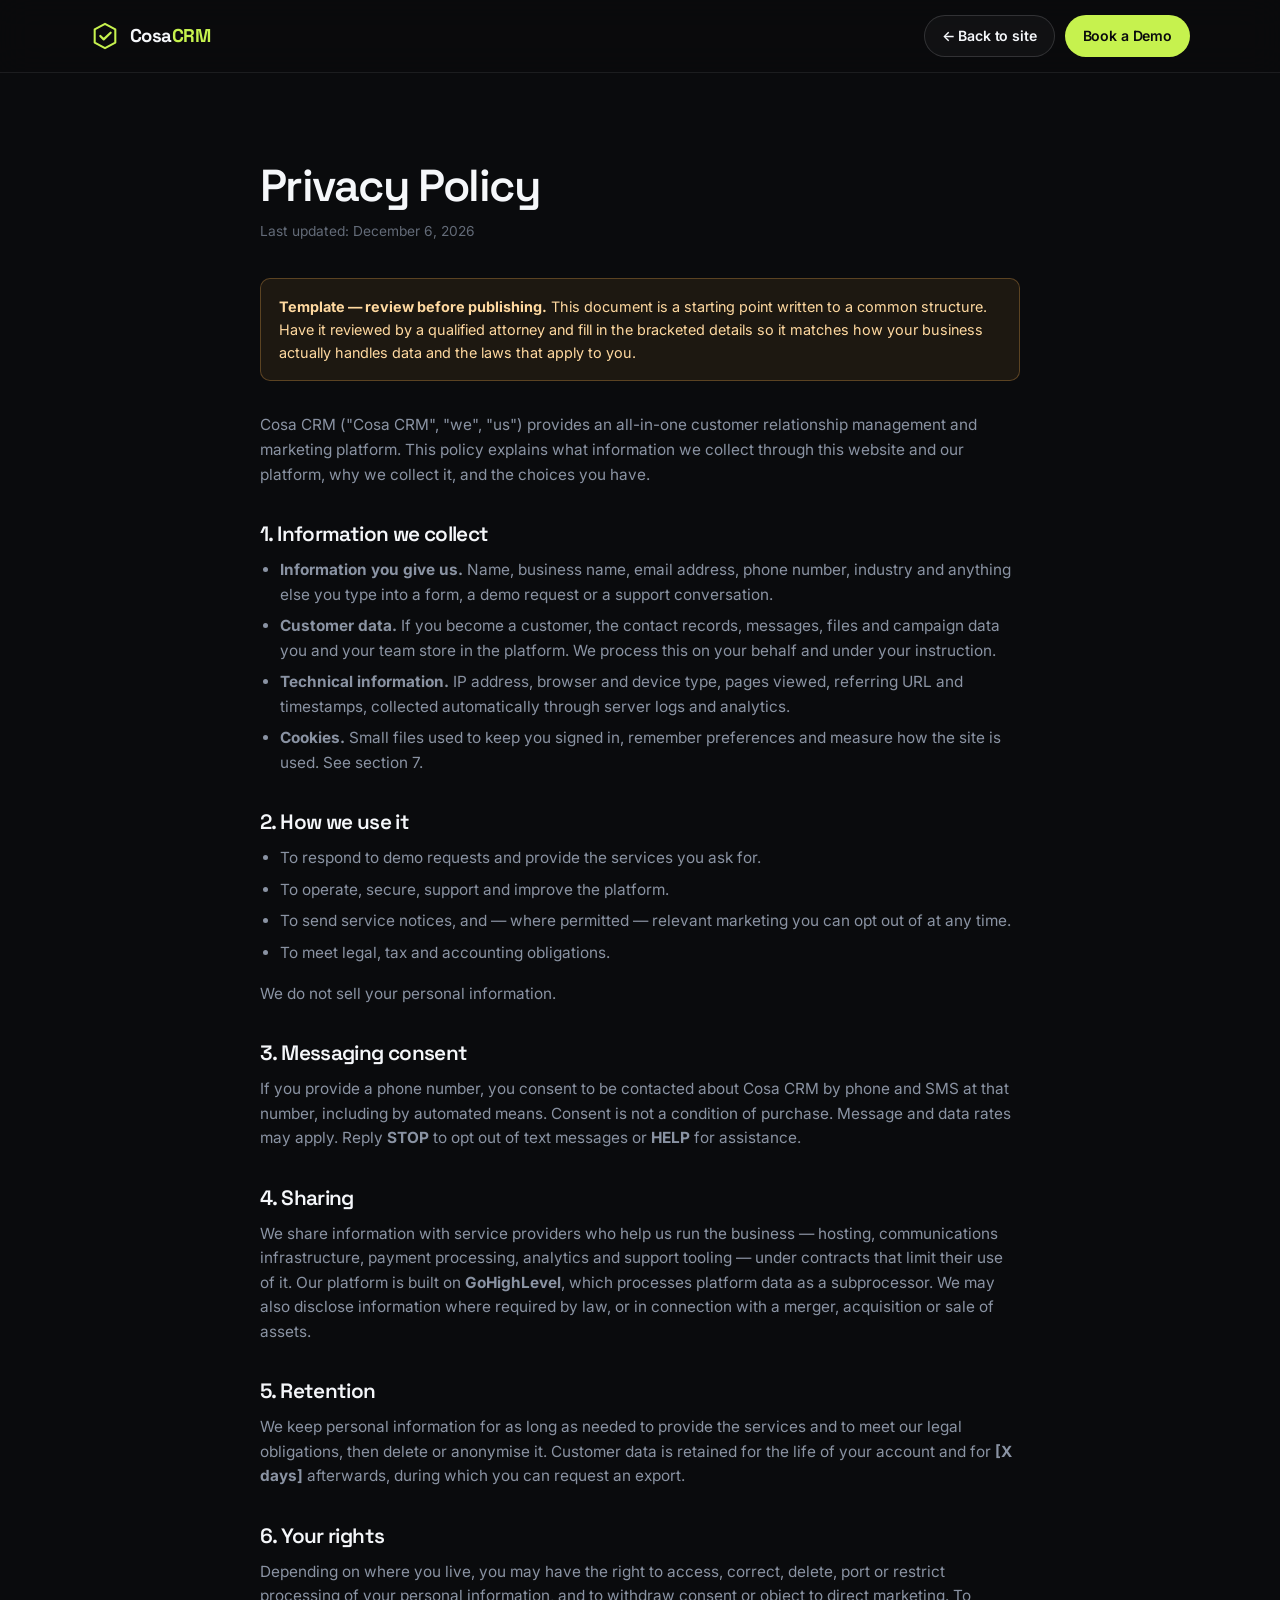
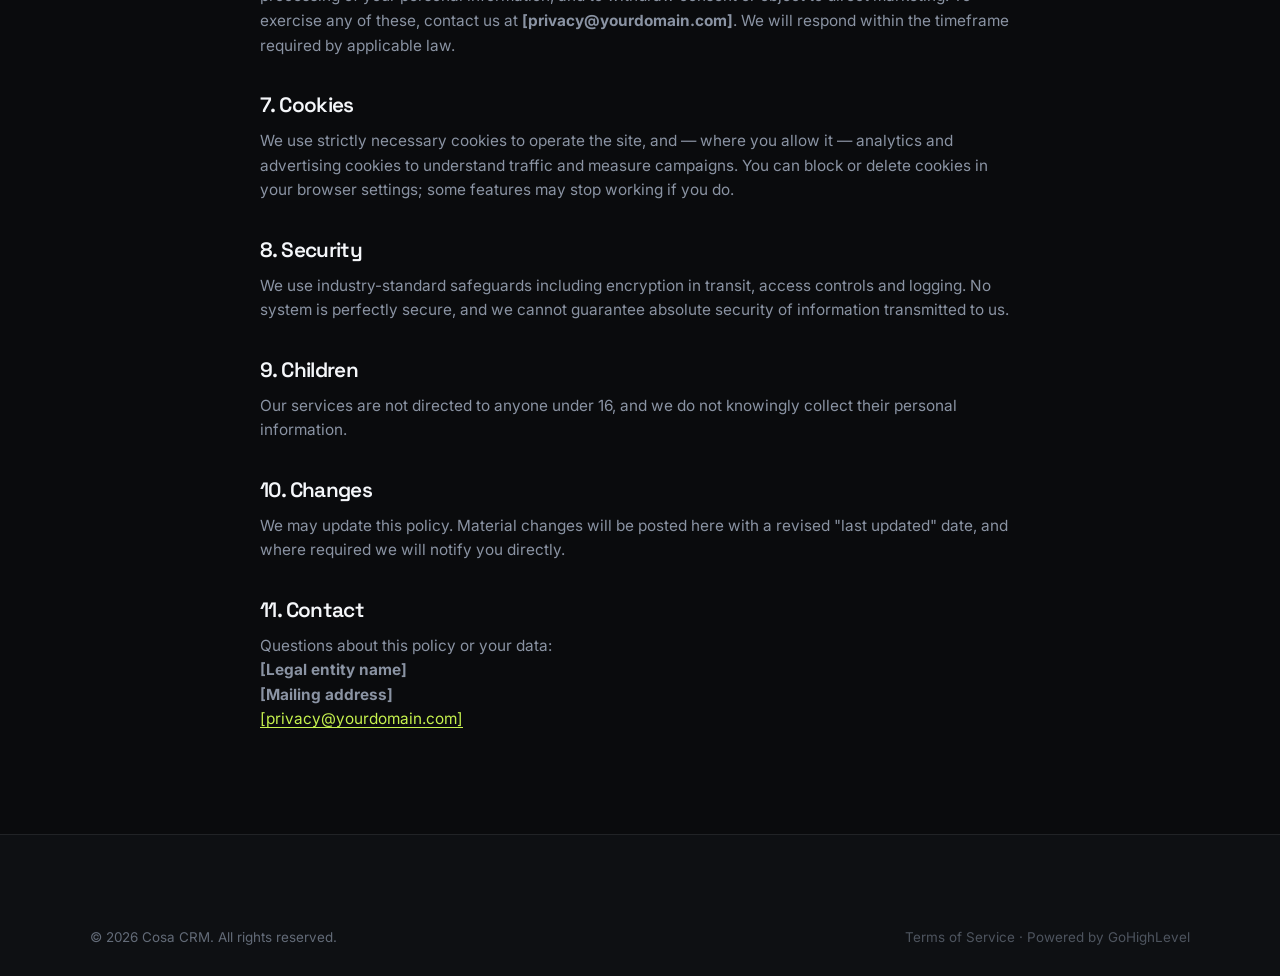
==== privacy.html @ e2ffd769 "Add Cosa CRM white-label landing site Dependency-free HTML/CSS/JS marketing site for a white-labelle" ====
<!DOCTYPE html>
<html lang="en">
<head>
<meta charset="utf-8">
<meta name="viewport" content="width=device-width, initial-scale=1">
<title>Privacy Policy — Cosa CRM</title>
<meta name="description" content="How Cosa CRM collects, uses and protects your information.">
<meta name="robots" content="noindex">
<meta name="theme-color" content="#0A0B0D">
<link rel="icon" href="assets/img/favicon.svg" type="image/svg+xml">
<link rel="preconnect" href="https://fonts.googleapis.com">
<link rel="preconnect" href="https://fonts.gstatic.com" crossorigin>
<link href="https://fonts.googleapis.com/css2?family=Inter:wght@400;500;600;700&family=Space+Grotesk:wght@500;600;700&display=swap" rel="stylesheet">
<link rel="stylesheet" href="assets/css/styles.css">
</head>
<body>

<header class="nav is-stuck">
  <div class="wrap nav__inner">
    <a class="brand" href="index.html">
      <span class="brand__mark" aria-hidden="true">
        <svg viewBox="0 0 32 32" fill="none"><path d="M16 3 5 9v14l11 6 11-6V9L16 3Z" stroke="currentColor" stroke-width="2.2" stroke-linejoin="round"/><path d="m11 16 3.6 3.6L22 12.5" stroke="currentColor" stroke-width="2.4" stroke-linecap="round" stroke-linejoin="round"/></svg>
      </span>
      <span class="brand__text">Cosa<span>CRM</span></span>
    </a>
    <div class="nav__actions" style="margin-left:auto">
      <a class="btn btn--ghost btn--sm" href="index.html">← Back to site</a>
      <a class="btn btn--primary btn--sm" href="index.html#demo">Book a Demo</a>
    </div>
  </div>
</header>

<main class="legal wrap wrap--narrow">
  <h1>Privacy Policy</h1>
  <p class="updated">Last updated: <span id="updated">—</span></p>

  <div class="notice">
    <p><strong>Template — review before publishing.</strong> This document is a starting
       point written to a common structure. Have it reviewed by a qualified attorney and
       fill in the bracketed details so it matches how your business actually handles data
       and the laws that apply to you.</p>
  </div>

  <p>Cosa CRM ("Cosa CRM", "we", "us") provides an all-in-one customer relationship
     management and marketing platform. This policy explains what information we collect
     through this website and our platform, why we collect it, and the choices you have.</p>

  <h2>1. Information we collect</h2>
  <ul>
    <li><strong>Information you give us.</strong> Name, business name, email address, phone
        number, industry and anything else you type into a form, a demo request or a support
        conversation.</li>
    <li><strong>Customer data.</strong> If you become a customer, the contact records,
        messages, files and campaign data you and your team store in the platform. We process
        this on your behalf and under your instruction.</li>
    <li><strong>Technical information.</strong> IP address, browser and device type, pages
        viewed, referring URL and timestamps, collected automatically through server logs and
        analytics.</li>
    <li><strong>Cookies.</strong> Small files used to keep you signed in, remember
        preferences and measure how the site is used. See section 7.</li>
  </ul>

  <h2>2. How we use it</h2>
  <ul>
    <li>To respond to demo requests and provide the services you ask for.</li>
    <li>To operate, secure, support and improve the platform.</li>
    <li>To send service notices, and — where permitted — relevant marketing you can opt out
        of at any time.</li>
    <li>To meet legal, tax and accounting obligations.</li>
  </ul>
  <p>We do not sell your personal information.</p>

  <h2>3. Messaging consent</h2>
  <p>If you provide a phone number, you consent to be contacted about Cosa CRM by phone and
     SMS at that number, including by automated means. Consent is not a condition of
     purchase. Message and data rates may apply. Reply <strong>STOP</strong> to opt out of
     text messages or <strong>HELP</strong> for assistance.</p>

  <h2>4. Sharing</h2>
  <p>We share information with service providers who help us run the business — hosting,
     communications infrastructure, payment processing, analytics and support tooling —
     under contracts that limit their use of it. Our platform is built on
     <strong>GoHighLevel</strong>, which processes platform data as a subprocessor. We may
     also disclose information where required by law, or in connection with a merger,
     acquisition or sale of assets.</p>

  <h2>5. Retention</h2>
  <p>We keep personal information for as long as needed to provide the services and to meet
     our legal obligations, then delete or anonymise it. Customer data is retained for the
     life of your account and for <strong>[X days]</strong> afterwards, during which you can
     request an export.</p>

  <h2>6. Your rights</h2>
  <p>Depending on where you live, you may have the right to access, correct, delete, port or
     restrict processing of your personal information, and to withdraw consent or object to
     direct marketing. To exercise any of these, contact us at
     <strong>[privacy@yourdomain.com]</strong>. We will respond within the timeframe required
     by applicable law.</p>

  <h2 id="cookies">7. Cookies</h2>
  <p>We use strictly necessary cookies to operate the site, and — where you allow it —
     analytics and advertising cookies to understand traffic and measure campaigns. You can
     block or delete cookies in your browser settings; some features may stop working if you
     do.</p>

  <h2>8. Security</h2>
  <p>We use industry-standard safeguards including encryption in transit, access controls and
     logging. No system is perfectly secure, and we cannot guarantee absolute security of
     information transmitted to us.</p>

  <h2>9. Children</h2>
  <p>Our services are not directed to anyone under 16, and we do not knowingly collect their
     personal information.</p>

  <h2>10. Changes</h2>
  <p>We may update this policy. Material changes will be posted here with a revised "last
     updated" date, and where required we will notify you directly.</p>

  <h2>11. Contact</h2>
  <p>Questions about this policy or your data:<br>
     <strong>[Legal entity name]</strong><br>
     <strong>[Mailing address]</strong><br>
     <a href="mailto:privacy@yourdomain.com">[privacy@yourdomain.com]</a></p>
</main>

<footer class="foot">
  <div class="wrap">
    <div class="foot__bot" style="border-top:0">
      <p>© <span id="year">2026</span> Cosa CRM. All rights reserved.</p>
      <p class="foot__powered"><a href="terms.html">Terms of Service</a> · Powered by GoHighLevel</p>
    </div>
  </div>
</footer>

<script>
  document.getElementById('year').textContent = new Date().getFullYear();
  document.getElementById('updated').textContent =
    new Date(document.lastModified).toLocaleDateString(undefined, { year:'numeric', month:'long', day:'numeric' });
</script>
</body>
</html>
---- assets/css/styles.css ----
/* ==========================================================================
   Cosa CRM — design system
   Edit the tokens below to rebrand the entire site in one place.
   ========================================================================== */

:root{
  /* ---- brand tokens ---- */
  --bg:        #0A0B0D;
  --bg-2:      #0E1013;
  --elev:      #14161A;
  --elev-2:    #1B1E24;
  --line:      rgba(255,255,255,.08);
  --line-2:    rgba(255,255,255,.14);

  --acc:       #C6F24E;   /* electric lime */
  --acc-2:     #9BE063;
  --acc-ink:   #0A0B0D;   /* text on accent */
  --acc-soft:  rgba(198,242,78,.12);
  --acc-glow:  rgba(198,242,78,.28);

  --text:      #F5F7FA;
  --mute:      #8A93A3;
  --mute-2:    #636B78;

  /* ---- type ---- */
  --font:      'Inter', -apple-system, BlinkMacSystemFont, 'Segoe UI', Roboto, sans-serif;
  --display:   'Space Grotesk', var(--font);

  /* ---- shape ---- */
  --r-sm: 10px;
  --r:    16px;
  --r-lg: 22px;
  --r-pill: 999px;

  --shadow:    0 24px 60px -18px rgba(0,0,0,.7);
  --shadow-sm: 0 8px 24px -10px rgba(0,0,0,.6);

  --wrap: 1180px;
  --pad: clamp(20px, 5vw, 40px);
  --sec-y: clamp(72px, 10vw, 128px);
}

*,*::before,*::after{ box-sizing:border-box; }

html{ scroll-behavior:smooth; scroll-padding-top:88px; -webkit-text-size-adjust:100%; }

body{
  margin:0;
  background:var(--bg);
  color:var(--text);
  font-family:var(--font);
  font-size:16px;
  line-height:1.6;
  -webkit-font-smoothing:antialiased;
  overflow-x:hidden;
}

img,svg{ max-width:100%; display:block; }
a{ color:inherit; text-decoration:none; }
button,input,select,textarea{ font:inherit; color:inherit; }

h1,h2,h3,h4{ font-family:var(--display); font-weight:600; line-height:1.1; letter-spacing:-.02em; margin:0; }
h1{ font-size:clamp(2.4rem, 6vw, 4.1rem); letter-spacing:-.035em; }
h2{ font-size:clamp(1.85rem, 4.2vw, 2.9rem); letter-spacing:-.03em; }
h3{ font-size:1.13rem; }
p{ margin:0; }

::selection{ background:var(--acc); color:var(--acc-ink); }

:focus-visible{ outline:2px solid var(--acc); outline-offset:3px; border-radius:4px; }

.skip-link{
  position:absolute; left:-9999px; top:12px; z-index:200;
  background:var(--acc); color:var(--acc-ink); padding:10px 18px; border-radius:var(--r-pill); font-weight:600;
}
.skip-link:focus{ left:12px; }

/* ---------- layout ---------- */
.wrap{ width:100%; max-width:var(--wrap); margin-inline:auto; padding-inline:var(--pad); }
.wrap--narrow{ max-width:840px; }

.sec{ padding-block:var(--sec-y); position:relative; }
.sec--alt{ background:var(--bg-2); border-block:1px solid var(--line); }

.sec__head{ max-width:660px; margin:0 auto clamp(40px,6vw,68px); text-align:center; }
.sec__head p{ color:var(--mute); margin-top:18px; font-size:1.05rem; }

.eyebrow{
  display:inline-block; font-size:.74rem; font-weight:600; letter-spacing:.16em;
  text-transform:uppercase; color:var(--acc); margin-bottom:16px;
}

.lede{ color:var(--mute); font-size:clamp(1.02rem,1.6vw,1.18rem); }

.grad{
  background:linear-gradient(100deg, var(--acc) 10%, var(--acc-2) 55%, #E9FFA8 100%);
  -webkit-background-clip:text; background-clip:text; color:transparent;
}

/* ---------- buttons ---------- */
.btn{
  --btn-py:12px; --btn-px:22px;
  display:inline-flex; align-items:center; justify-content:center; gap:.5em;
  padding:var(--btn-py) var(--btn-px);
  border-radius:var(--r-pill); border:1px solid transparent;
  font-weight:600; font-size:.94rem; letter-spacing:-.01em;
  cursor:pointer; white-space:nowrap;
  transition:transform .18s ease, background .18s ease, border-color .18s ease, box-shadow .18s ease, color .18s ease;
}
.btn:hover{ transform:translateY(-2px); }
.btn:active{ transform:translateY(0); }

.btn--primary{ background:var(--acc); color:var(--acc-ink); box-shadow:0 0 0 0 var(--acc-glow); }
.btn--primary:hover{ background:#D5FF63; box-shadow:0 12px 34px -12px var(--acc-glow); }

.btn--ghost{ background:rgba(255,255,255,.03); border-color:var(--line-2); color:var(--text); }
.btn--ghost:hover{ background:rgba(255,255,255,.07); border-color:rgba(255,255,255,.24); }

.btn--sm{ --btn-py:9px; --btn-px:17px; font-size:.88rem; }
.btn--lg{ --btn-py:15px; --btn-px:30px; font-size:1rem; }
.btn--block{ display:flex; width:100%; }

/* ---------- nav ---------- */
.nav{
  position:sticky; top:0; z-index:100;
  background:rgba(10,11,13,.72);
  backdrop-filter:blur(16px); -webkit-backdrop-filter:blur(16px);
  border-bottom:1px solid transparent;
  transition:border-color .25s ease, background .25s ease;
}
.nav.is-stuck{ border-bottom-color:var(--line); background:rgba(10,11,13,.9); }

.nav__inner{ display:flex; align-items:center; gap:24px; height:72px; }

.brand{ display:inline-flex; align-items:center; gap:10px; font-family:var(--display); font-weight:700; font-size:1.16rem; letter-spacing:-.03em; }
.brand__mark{ width:30px; height:30px; color:var(--acc); flex:none; }
.brand__mark svg{ width:100%; height:100%; }
.brand__text span{ color:var(--acc); }

.nav__links{ display:flex; align-items:center; gap:30px; margin-left:auto; }
.nav__links a{ font-size:.92rem; color:var(--mute); font-weight:500; transition:color .18s ease; }
.nav__links a:hover{ color:var(--text); }
.nav__mobile-cta{ display:none; }

.nav__actions{ display:flex; align-items:center; gap:10px; }

.nav__toggle{
  display:none; width:42px; height:42px; border:1px solid var(--line-2); border-radius:12px;
  background:rgba(255,255,255,.03); cursor:pointer;
  flex-direction:column; align-items:center; justify-content:center; gap:5px;
}
.nav__toggle span{ display:block; width:17px; height:2px; background:var(--text); border-radius:2px; transition:transform .25s ease, opacity .2s ease; }
.nav__toggle[aria-expanded="true"] span:nth-child(1){ transform:translateY(7px) rotate(45deg); }
.nav__toggle[aria-expanded="true"] span:nth-child(2){ opacity:0; }
.nav__toggle[aria-expanded="true"] span:nth-child(3){ transform:translateY(-7px) rotate(-45deg); }

/* ---------- hero ---------- */
.hero{ position:relative; padding-top:clamp(48px,7vw,84px); padding-bottom:clamp(48px,7vw,80px); overflow:hidden; }

.hero__glow{
  position:absolute; inset:-30% -10% auto -10%; height:820px; pointer-events:none;
  background:
    radial-gradient(52% 46% at 22% 34%, rgba(198,242,78,.16), transparent 68%),
    radial-gradient(46% 44% at 78% 18%, rgba(120,200,255,.09), transparent 66%);
  filter:blur(6px);
}
.hero__grid{
  position:absolute; inset:0; pointer-events:none; opacity:.5;
  background-image:
    linear-gradient(to right, rgba(255,255,255,.035) 1px, transparent 1px),
    linear-gradient(to bottom, rgba(255,255,255,.035) 1px, transparent 1px);
  background-size:64px 64px;
  mask-image:radial-gradient(90% 60% at 50% 12%, #000 20%, transparent 76%);
  -webkit-mask-image:radial-gradient(90% 60% at 50% 12%, #000 20%, transparent 76%);
}

.hero__inner{ position:relative; display:grid; grid-template-columns:1fr 1fr; gap:clamp(36px,5vw,64px); align-items:center; }

.pill{
  display:inline-flex; align-items:center; gap:9px;
  padding:7px 15px 7px 11px; border-radius:var(--r-pill);
  background:var(--acc-soft); border:1px solid rgba(198,242,78,.24);
  color:var(--acc); font-size:.8rem; font-weight:600; letter-spacing:.01em; margin-bottom:26px;
}
.pill__dot{ width:7px; height:7px; border-radius:50%; background:var(--acc); box-shadow:0 0 0 0 var(--acc-glow); animation:ping 2.4s ease-out infinite; }
@keyframes ping{ 0%{box-shadow:0 0 0 0 rgba(198,242,78,.5);} 70%{box-shadow:0 0 0 9px rgba(198,242,78,0);} 100%{box-shadow:0 0 0 0 rgba(198,242,78,0);} }

.hero h1{ margin-bottom:22px; }
.hero .lede{ max-width:52ch; }

.hero__cta{ display:flex; flex-wrap:wrap; gap:12px; margin-top:32px; }

.hero__proof{
  display:flex; gap:clamp(20px,4vw,44px); list-style:none; padding:26px 0 0; margin:36px 0 0;
  border-top:1px solid var(--line);
}
.hero__proof li{ display:flex; flex-direction:column; gap:2px; }
.hero__proof strong{ font-family:var(--display); font-size:1.5rem; font-weight:700; letter-spacing:-.02em; }
.hero__proof span{ font-size:.82rem; color:var(--mute); }

/* ---------- app mockup ---------- */
.hero__app{ position:relative; }

.app{
  border:1px solid var(--line-2); border-radius:var(--r-lg); overflow:hidden;
  background:linear-gradient(180deg, var(--elev) 0%, #101216 100%);
  box-shadow:var(--shadow);
  transform:perspective(1400px) rotateY(-7deg) rotateX(3deg);
  transition:transform .6s cubic-bezier(.2,.7,.3,1);
}
.hero__app:hover .app{ transform:perspective(1400px) rotateY(-3deg) rotateX(1deg); }

.app__bar{ display:flex; align-items:center; gap:6px; padding:11px 14px; background:rgba(255,255,255,.03); border-bottom:1px solid var(--line); }
.dot{ width:9px; height:9px; border-radius:50%; background:#3A3F49; }
.dot--r{ background:#FF5F57; } .dot--y{ background:#FEBC2E; } .dot--g{ background:#28C840; }
.app__url{
  margin-left:12px; flex:1; font-size:.68rem; color:var(--mute-2);
  background:rgba(255,255,255,.04); border-radius:6px; padding:4px 10px; text-align:center;
}

.app__body{ display:flex; min-height:330px; }

.app__side{ width:58px; flex:none; border-right:1px solid var(--line); padding:14px 0; display:flex; flex-direction:column; align-items:center; gap:12px; }
.side__brand{ width:22px; height:22px; border-radius:7px; background:var(--acc); margin-bottom:6px; }
.side__item{ width:22px; height:22px; border-radius:7px; background:rgba(255,255,255,.06); }
.side__item--on{ background:rgba(198,242,78,.22); }

.app__main{ flex:1; padding:16px 18px; min-width:0; }
.app__head{ display:flex; align-items:flex-start; justify-content:space-between; gap:12px; margin-bottom:14px; }
.app__title{ font-family:var(--display); font-weight:600; font-size:.95rem; }
.app__sub{ font-size:.7rem; color:var(--mute-2); }
.app__chip{
  background:var(--acc-soft); color:var(--acc); border:1px solid rgba(198,242,78,.22);
  border-radius:var(--r-pill); padding:4px 11px; font-size:.72rem; font-weight:700;
}
.app__chip span{ font-weight:500; opacity:.7; }

.app__stats{ display:grid; grid-template-columns:repeat(3,1fr); gap:9px; margin-bottom:14px; }
.stat{ background:rgba(255,255,255,.035); border:1px solid var(--line); border-radius:11px; padding:10px 11px; }
.stat__k{ display:block; font-size:.64rem; color:var(--mute-2); text-transform:uppercase; letter-spacing:.08em; }
.stat__v{ display:block; font-family:var(--display); font-weight:700; font-size:1.02rem; margin:2px 0 7px; }
.spark{ display:flex; align-items:flex-end; gap:3px; height:22px; }
.spark b{ flex:1; background:linear-gradient(180deg, var(--acc), rgba(198,242,78,.25)); border-radius:2px; }

.app__board{ display:grid; grid-template-columns:repeat(3,1fr); gap:9px; }
.col{ background:rgba(255,255,255,.025); border:1px solid var(--line); border-radius:11px; padding:9px; }
.col__h{ font-size:.66rem; color:var(--mute); display:flex; justify-content:space-between; margin-bottom:8px; font-weight:600; }
.col__h em{ font-style:normal; color:var(--mute-2); }
.col__h--win{ color:var(--acc); }
.card{ display:flex; align-items:center; gap:7px; background:var(--elev-2); border:1px solid var(--line); border-radius:8px; padding:7px; margin-bottom:6px; }
.card--win{ border-color:rgba(198,242,78,.3); background:rgba(198,242,78,.07); }
.card__av{ width:15px; height:15px; border-radius:50%; background:rgba(255,255,255,.16); flex:none; }
.card--win .card__av{ background:var(--acc); }
.card__l{ height:5px; border-radius:3px; background:rgba(255,255,255,.13); flex:1; }
.card__l--s{ max-width:58%; }

.float{
  position:absolute; display:flex; align-items:center; gap:11px;
  background:rgba(20,22,26,.92); border:1px solid var(--line-2); border-radius:14px;
  padding:11px 15px; box-shadow:var(--shadow-sm);
  backdrop-filter:blur(10px); -webkit-backdrop-filter:blur(10px);
  animation:bob 5s ease-in-out infinite;
}
.float b{ display:block; font-size:.78rem; font-weight:600; }
.float small{ display:block; font-size:.68rem; color:var(--mute-2); }
.float__ico{
  width:28px; height:28px; border-radius:9px; flex:none;
  display:grid; place-items:center; font-size:.85rem; font-weight:700;
  background:var(--acc); color:var(--acc-ink);
}
.float__ico--alt{ background:rgba(120,200,255,.18); color:#7CC8FF; }
.float--1{ left:-26px; bottom:52px; }
.float--2{ right:-18px; top:34px; animation-delay:-2.5s; }
@keyframes bob{ 0%,100%{ transform:translateY(0);} 50%{ transform:translateY(-9px);} }

/* ---------- marquee ---------- */
.marquee-wrap{ position:relative; margin-top:clamp(48px,7vw,84px); }
.marquee-label{ text-align:center; font-size:.76rem; letter-spacing:.16em; text-transform:uppercase; color:var(--mute-2); margin-bottom:20px; }
.marquee{
  overflow:hidden;
  mask-image:linear-gradient(90deg, transparent, #000 12%, #000 88%, transparent);
  -webkit-mask-image:linear-gradient(90deg, transparent, #000 12%, #000 88%, transparent);
}
.marquee__track{ display:flex; gap:14px; width:max-content; animation:slide 34s linear infinite; }
.marquee__track span{
  font-family:var(--display); font-size:.94rem; font-weight:500; color:var(--mute);
  border:1px solid var(--line); border-radius:var(--r-pill); padding:8px 20px;
  background:rgba(255,255,255,.02); white-space:nowrap;
}
@keyframes slide{ from{ transform:translateX(0);} to{ transform:translateX(-50%);} }

/* ---------- features ---------- */
.features{ display:grid; grid-template-columns:repeat(3,1fr); gap:16px; }
.feat{
  background:var(--elev); border:1px solid var(--line); border-radius:var(--r);
  padding:26px 24px; transition:border-color .25s ease, transform .25s ease, background .25s ease;
}
.feat:hover{ border-color:rgba(198,242,78,.28); transform:translateY(-3px); background:var(--elev-2); }
.feat--wide{ grid-column:span 3; display:grid; grid-template-columns:1fr 1fr; gap:8px 40px; align-items:start; padding:32px 30px; }
.feat--wide .feat__ico{ grid-row:span 1; }
.feat--wide h3{ font-size:1.4rem; }
.feat--wide > p{ grid-column:1; }
.feat--wide .ticks{ grid-column:2; grid-row:1 / span 3; align-self:center; }

.feat__ico{
  width:42px; height:42px; border-radius:12px; margin-bottom:16px;
  display:grid; place-items:center; color:var(--acc);
  background:var(--acc-soft); border:1px solid rgba(198,242,78,.2);
}
.feat__ico svg{ width:21px; height:21px; }
.feat h3{ margin-bottom:8px; }
.feat p{ color:var(--mute); font-size:.93rem; }

.ticks{ list-style:none; margin:14px 0 0; padding:0; display:grid; gap:9px; }
.ticks li{ position:relative; padding-left:27px; color:var(--mute); font-size:.92rem; }
.ticks li::before{
  content:""; position:absolute; left:0; top:.42em;
  width:16px; height:16px; border-radius:50%;
  background:var(--acc-soft); border:1px solid rgba(198,242,78,.3);
}
.ticks li::after{
  content:""; position:absolute; left:5px; top:.72em;
  width:5px; height:8px; border:solid var(--acc); border-width:0 2px 2px 0;
  transform:rotate(45deg) translate(-1px,-2px);
}
.ticks--lg li{ font-size:.97rem; color:var(--text); padding-left:30px; }

/* ---------- compare ---------- */
.compare{ display:grid; grid-template-columns:1fr auto 1fr; gap:clamp(16px,3vw,28px); align-items:stretch; }
.compare__side{ border-radius:var(--r-lg); padding:clamp(24px,3vw,34px); border:1px solid var(--line); display:flex; flex-direction:column; }
.compare__side--old{ background:rgba(255,255,255,.02); }
.compare__side--new{
  background:linear-gradient(180deg, rgba(198,242,78,.07), rgba(198,242,78,.02));
  border-color:rgba(198,242,78,.3);
  box-shadow:0 0 0 1px rgba(198,242,78,.06), 0 30px 70px -32px var(--acc-glow);
}
.compare__h{ margin-bottom:22px; }
.compare__h h3{ font-size:1.32rem; margin-top:12px; line-height:1.25; }

.tag{ display:inline-block; font-size:.7rem; font-weight:700; letter-spacing:.13em; text-transform:uppercase;
  background:var(--acc); color:var(--acc-ink); padding:4px 11px; border-radius:var(--r-pill); }
.tag--muted{ background:rgba(255,255,255,.08); color:var(--mute); }

.stackList{ list-style:none; margin:0; padding:0; display:grid; gap:1px; background:var(--line); border:1px solid var(--line); border-radius:var(--r-sm); overflow:hidden; }
.stackList li{ display:flex; justify-content:space-between; align-items:center; gap:12px; padding:11px 14px; background:var(--bg-2); font-size:.91rem; }
.stackList span{ color:var(--mute); }
.stackList b{ font-family:var(--display); font-weight:600; color:var(--text); }
.stackList i{ font-style:normal; font-size:.76rem; color:var(--mute-2); font-weight:400; }

.compare__total{ display:flex; justify-content:space-between; align-items:baseline; gap:12px; margin-top:18px; padding-top:16px; border-top:1px dashed var(--line-2); }
.compare__total span{ color:var(--mute); font-size:.9rem; }
.compare__total strong{ font-family:var(--display); font-size:1.7rem; font-weight:700; }
.compare__total i{ font-style:normal; font-size:.85rem; color:var(--mute-2); font-weight:400; }
.compare__note{ margin-top:14px; font-size:.85rem; color:var(--mute-2); line-height:1.55; }

.compare__vs{ display:grid; place-items:center; }
.compare__vs span{
  width:46px; height:46px; border-radius:50%; display:grid; place-items:center;
  background:var(--elev); border:1px solid var(--line-2);
  font-family:var(--display); font-weight:700; font-size:.82rem; color:var(--mute);
}

.compare__cta{ margin-top:auto; padding-top:24px; }
.compare__cta p{ color:var(--mute); font-size:.9rem; margin-bottom:16px; }

/* ---------- steps ---------- */
.steps{ list-style:none; margin:0; padding:0; display:grid; grid-template-columns:repeat(3,1fr); gap:16px; counter-reset:s; }
.step{ position:relative; background:var(--elev); border:1px solid var(--line); border-radius:var(--r); padding:30px 26px; overflow:hidden; }
.step::after{ content:""; position:absolute; inset:auto 0 0 0; height:2px; background:linear-gradient(90deg, var(--acc), transparent); opacity:.5; }
.step__n{ font-family:var(--display); font-size:2.4rem; font-weight:700; color:rgba(198,242,78,.22); line-height:1; display:block; margin-bottom:14px; }
.step h3{ margin-bottom:9px; font-size:1.18rem; }
.step p{ color:var(--mute); font-size:.93rem; }

/* ---------- industries ---------- */
.inds{ display:grid; grid-template-columns:repeat(4,1fr); gap:14px; }
.ind{ background:var(--elev); border:1px solid var(--line); border-radius:var(--r); padding:24px 20px; transition:border-color .25s ease, transform .25s ease; }
.ind:hover{ border-color:rgba(198,242,78,.3); transform:translateY(-3px); }
.ind__ico{ font-size:1.5rem; display:block; margin-bottom:12px; }
.ind h3{ font-size:1rem; margin-bottom:7px; }
.ind p{ color:var(--mute); font-size:.86rem; }
.inds__foot{ text-align:center; color:var(--mute); margin-top:32px; font-size:.95rem; }
.inds__foot strong{ color:var(--acc); }

/* ---------- quotes ---------- */
.quotes{ display:grid; grid-template-columns:repeat(3,1fr); gap:16px; }
.quote{ margin:0; background:var(--elev); border:1px solid var(--line); border-radius:var(--r); padding:28px 26px; display:flex; flex-direction:column; }
.quote__stars{ color:var(--acc); letter-spacing:.14em; font-size:.9rem; margin-bottom:14px; }
.quote blockquote{ margin:0 0 22px; font-size:1rem; line-height:1.65; }
.quote figcaption{ display:flex; align-items:center; gap:12px; margin-top:auto; padding-top:18px; border-top:1px solid var(--line); }
.quote__av{ width:36px; height:36px; border-radius:50%; flex:none; display:grid; place-items:center;
  background:var(--acc-soft); border:1px solid rgba(198,242,78,.24); color:var(--acc); font-weight:700; }
.quote figcaption b{ display:block; font-size:.9rem; }
.quote figcaption small{ display:block; font-size:.78rem; color:var(--mute-2); }

.kpis{ display:grid; grid-template-columns:repeat(4,1fr); gap:16px; margin-top:clamp(32px,5vw,52px);
  border:1px solid var(--line); border-radius:var(--r-lg); background:rgba(255,255,255,.02); padding:clamp(24px,3vw,34px); }
.kpi{ text-align:center; }
.kpi strong{ display:block; font-family:var(--display); font-size:clamp(1.6rem,3vw,2.2rem); font-weight:700; color:var(--acc); letter-spacing:-.02em; }
.kpi span{ font-size:.84rem; color:var(--mute); }

/* ---------- demo ---------- */
.demo{ position:relative; overflow:hidden; }
.demo__glow{
  position:absolute; inset:auto -20% -50% -20%; height:700px; pointer-events:none;
  background:radial-gradient(50% 50% at 50% 50%, rgba(198,242,78,.11), transparent 70%);
}
.demo__inner{ position:relative; display:grid; grid-template-columns:1fr 1fr; gap:clamp(32px,5vw,60px); align-items:start; }
.demo__copy h2{ margin-bottom:20px; }
.demo__copy .ticks{ margin-top:26px; }
.demo__contact{ display:flex; flex-wrap:wrap; gap:10px; margin-top:30px; }
.demo__contact a{
  display:inline-flex; align-items:center; gap:9px; font-size:.9rem; color:var(--mute);
  border:1px solid var(--line); border-radius:var(--r-pill); padding:9px 17px;
  background:rgba(255,255,255,.02); transition:color .2s ease, border-color .2s ease;
}
.demo__contact a:hover{ color:var(--text); border-color:var(--line-2); }
.demo__contact em{ font-style:normal; }

.demo__card{
  background:var(--elev); border:1px solid var(--line-2); border-radius:var(--r-lg);
  padding:clamp(24px,3vw,34px); box-shadow:var(--shadow);
}
.demo__card h3{ font-size:1.32rem; }
.demo__card-sub{ color:var(--mute); font-size:.9rem; margin:8px 0 22px; }

.field{ margin-bottom:14px; }
.field-row{ display:grid; grid-template-columns:1fr 1fr; gap:12px; }
.field label{ display:block; font-size:.82rem; font-weight:500; color:var(--mute); margin-bottom:7px; }
.field .opt{ color:var(--mute-2); font-weight:400; }
.field input, .field select, .field textarea{
  width:100%; background:var(--bg); border:1px solid var(--line-2); border-radius:var(--r-sm);
  padding:12px 14px; font-size:.94rem; transition:border-color .2s ease, box-shadow .2s ease;
}
.field input::placeholder, .field textarea::placeholder{ color:var(--mute-2); }
.field input:focus, .field select:focus, .field textarea:focus{
  outline:none; border-color:var(--acc); box-shadow:0 0 0 3px rgba(198,242,78,.14);
}
.field textarea{ resize:vertical; min-height:84px; }
.field select{ appearance:none; cursor:pointer;
  background-image:linear-gradient(45deg,transparent 50%,var(--mute) 50%),linear-gradient(135deg,var(--mute) 50%,transparent 50%);
  background-position:calc(100% - 19px) center, calc(100% - 14px) center;
  background-size:5px 5px, 5px 5px; background-repeat:no-repeat; padding-right:38px; }
.field.is-invalid input, .field.is-invalid select{ border-color:#FF6B6B; }
.field .err{ display:block; color:#FF8A8A; font-size:.76rem; margin-top:6px; }

.demo__card .btn{ margin-top:8px; }
.form-note{ font-size:.76rem; color:var(--mute-2); text-align:center; margin-top:14px; line-height:1.5; }
.form-status{ font-size:.88rem; margin-top:12px; text-align:center; }
.form-status.ok{ color:var(--acc); }
.form-status.bad{ color:#FF8A8A; }

/* ---------- faq ---------- */
.faq{ display:grid; gap:10px; }
.faq__item{ background:var(--elev); border:1px solid var(--line); border-radius:var(--r); overflow:hidden; transition:border-color .25s ease; }
.faq__item[open]{ border-color:rgba(198,242,78,.28); }
.faq__item summary{
  list-style:none; cursor:pointer; padding:19px 56px 19px 22px; position:relative;
  font-family:var(--display); font-weight:600; font-size:1.02rem; letter-spacing:-.01em;
}
.faq__item summary::-webkit-details-marker{ display:none; }
.faq__ico{ position:absolute; right:22px; top:50%; width:13px; height:13px; margin-top:-6px; }
.faq__ico::before, .faq__ico::after{
  content:""; position:absolute; background:var(--acc); border-radius:2px; transition:transform .25s ease, opacity .25s ease;
}
.faq__ico::before{ inset:5px 0 auto 0; height:2px; }
.faq__ico::after{ inset:0 5px auto 5px; height:13px; width:2px; margin-left:-1px; left:50%; }
.faq__item[open] .faq__ico::after{ transform:rotate(90deg); opacity:0; }
.faq__a{ padding:0 22px 20px; }
.faq__a p{ color:var(--mute); font-size:.95rem; max-width:66ch; }

.faq__cta{ text-align:center; margin-top:36px; }
.faq__cta p{ color:var(--mute); margin-bottom:14px; }

/* ---------- footer ---------- */
.foot{ background:var(--bg-2); border-top:1px solid var(--line); padding-top:clamp(48px,6vw,72px); }
.foot__top{ display:grid; grid-template-columns:1.4fr 2fr; gap:clamp(32px,5vw,64px); padding-bottom:44px; }
.foot__brand p{ color:var(--mute); font-size:.92rem; margin:16px 0 20px; max-width:38ch; }
.foot__cols{ display:grid; grid-template-columns:repeat(3,1fr); gap:24px; }
.foot__cols h4{ font-size:.78rem; letter-spacing:.14em; text-transform:uppercase; color:var(--mute-2); margin-bottom:14px; font-family:var(--font); font-weight:600; }
.foot__cols a{ display:block; color:var(--mute); font-size:.9rem; padding:5px 0; transition:color .18s ease; }
.foot__cols a:hover{ color:var(--acc); }
.foot__bot{ display:flex; justify-content:space-between; align-items:center; gap:16px; flex-wrap:wrap;
  border-top:1px solid var(--line); padding:20px 0 28px; font-size:.84rem; color:var(--mute-2); }
.foot__powered{ opacity:.75; }

/* ---------- legal pages ---------- */
.legal{ padding-block:clamp(56px,7vw,88px); }
.legal h1{ font-size:clamp(2rem,4.5vw,2.8rem); margin-bottom:10px; }
.legal .updated{ color:var(--mute-2); font-size:.86rem; margin-bottom:36px; }
.legal h2{ font-size:1.3rem; margin:36px 0 12px; }
.legal p, .legal li{ color:var(--mute); font-size:.96rem; }
.legal p{ margin-bottom:14px; }
.legal ul{ padding-left:20px; margin:0 0 16px; display:grid; gap:7px; }
.legal a{ color:var(--acc); text-decoration:underline; text-underline-offset:3px; }
.legal .notice{ background:rgba(255,180,80,.08); border:1px solid rgba(255,180,80,.28); border-radius:var(--r-sm); padding:16px 18px; margin-bottom:32px; }
.legal .notice p{ color:#FFD9A0; margin:0; font-size:.9rem; }

/* ---------- reveal ---------- */
.reveal{ opacity:0; transform:translateY(22px); transition:opacity .65s cubic-bezier(.2,.7,.3,1), transform .65s cubic-bezier(.2,.7,.3,1); }
.reveal.is-in{ opacity:1; transform:none; }
.reveal[data-delay="1"]{ transition-delay:.09s; }
.reveal[data-delay="2"]{ transition-delay:.18s; }
.reveal[data-delay="3"]{ transition-delay:.27s; }
.reveal[data-delay="4"]{ transition-delay:.36s; }

/* ==========================================================================
   Responsive
   ========================================================================== */
@media (max-width:1024px){
  .hero__inner{ grid-template-columns:1fr; }
  .hero__copy{ max-width:640px; }
  .hero .lede{ max-width:none; }
  .app{ transform:none; }
  .hero__app:hover .app{ transform:none; }
  .float--1{ left:0; bottom:-18px; }
  .float--2{ right:0; top:-18px; }

  .features{ grid-template-columns:repeat(2,1fr); }
  .feat--wide{ grid-column:span 2; }
  .inds{ grid-template-columns:repeat(2,1fr); }
  .quotes{ grid-template-columns:1fr; }
  .steps{ grid-template-columns:1fr; }
  .demo__inner{ grid-template-columns:1fr; }
  .foot__top{ grid-template-columns:1fr; }
}

@media (max-width:860px){
  .nav__links{
    position:fixed; inset:72px 0 auto 0;
    flex-direction:column; align-items:stretch; gap:0;
    background:rgba(10,11,13,.98); backdrop-filter:blur(18px); -webkit-backdrop-filter:blur(18px);
    border-bottom:1px solid var(--line);
    padding:8px var(--pad) 24px;
    transform:translateY(-14px); opacity:0; pointer-events:none;
    transition:transform .28s ease, opacity .28s ease;
    max-height:calc(100vh - 72px); overflow-y:auto;
  }
  .nav__links.is-open{ transform:none; opacity:1; pointer-events:auto; }
  .nav__links a{ padding:14px 0; border-bottom:1px solid var(--line); font-size:1rem; color:var(--text); }
  .nav__mobile-cta{ display:flex; gap:10px; margin-top:18px; }
  .nav__mobile-cta .btn{ flex:1; }
  .nav__mobile-cta a{ border-bottom:0; padding:12px 18px; }
  .nav__actions{ display:none; }
  .nav__toggle{ display:flex; margin-left:auto; }

  .compare{ grid-template-columns:1fr; }
  .compare__vs{ padding:4px 0; }
  .compare__vs span{ width:40px; height:40px; }

  .kpis{ grid-template-columns:repeat(2,1fr); gap:24px 16px; }
  .feat--wide{ grid-template-columns:1fr; }
  .feat--wide > p, .feat--wide .ticks{ grid-column:1; grid-row:auto; }
}

@media (max-width:600px){
  .features{ grid-template-columns:1fr; }
  .feat--wide{ grid-column:span 1; }
  .inds{ grid-template-columns:1fr; }
  .field-row{ grid-template-columns:1fr; }
  .hero__proof{ gap:18px; flex-wrap:wrap; }
  .hero__proof strong{ font-size:1.3rem; }
  .foot__cols{ grid-template-columns:1fr 1fr; }
  .foot__bot{ flex-direction:column; align-items:flex-start; }
  .float{ display:none; }
  .btn--lg{ --btn-px:24px; }
  .hero__cta .btn{ flex:1; }
}

/* ---------- motion / print ---------- */
@media (prefers-reduced-motion:reduce){
  html{ scroll-behavior:auto; }
  *,*::before,*::after{ animation-duration:.001ms !important; animation-iteration-count:1 !important; transition-duration:.001ms !important; }
  .reveal{ opacity:1; transform:none; }
}

@media print{
  .nav,.hero__app,.float,.marquee-wrap,.demo__card,.faq__cta{ display:none; }
  body{ background:#fff; color:#000; }
}
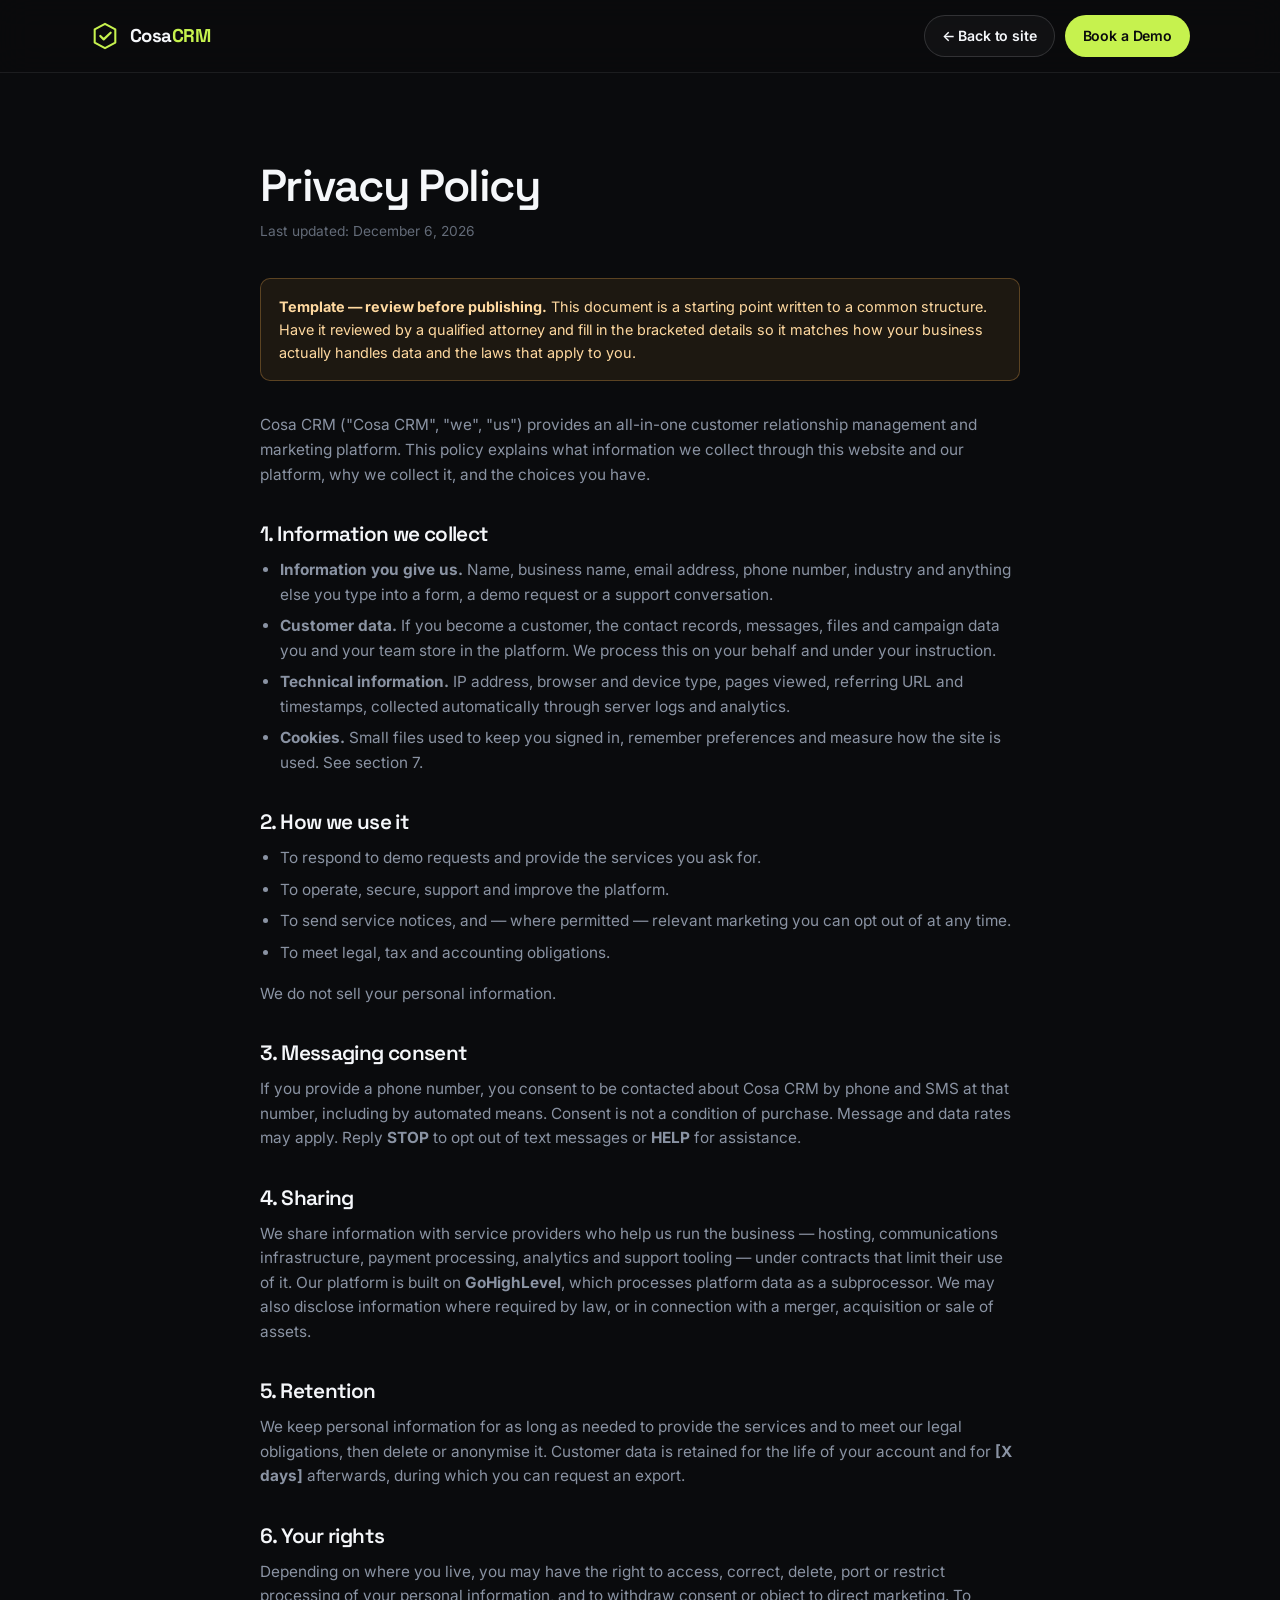
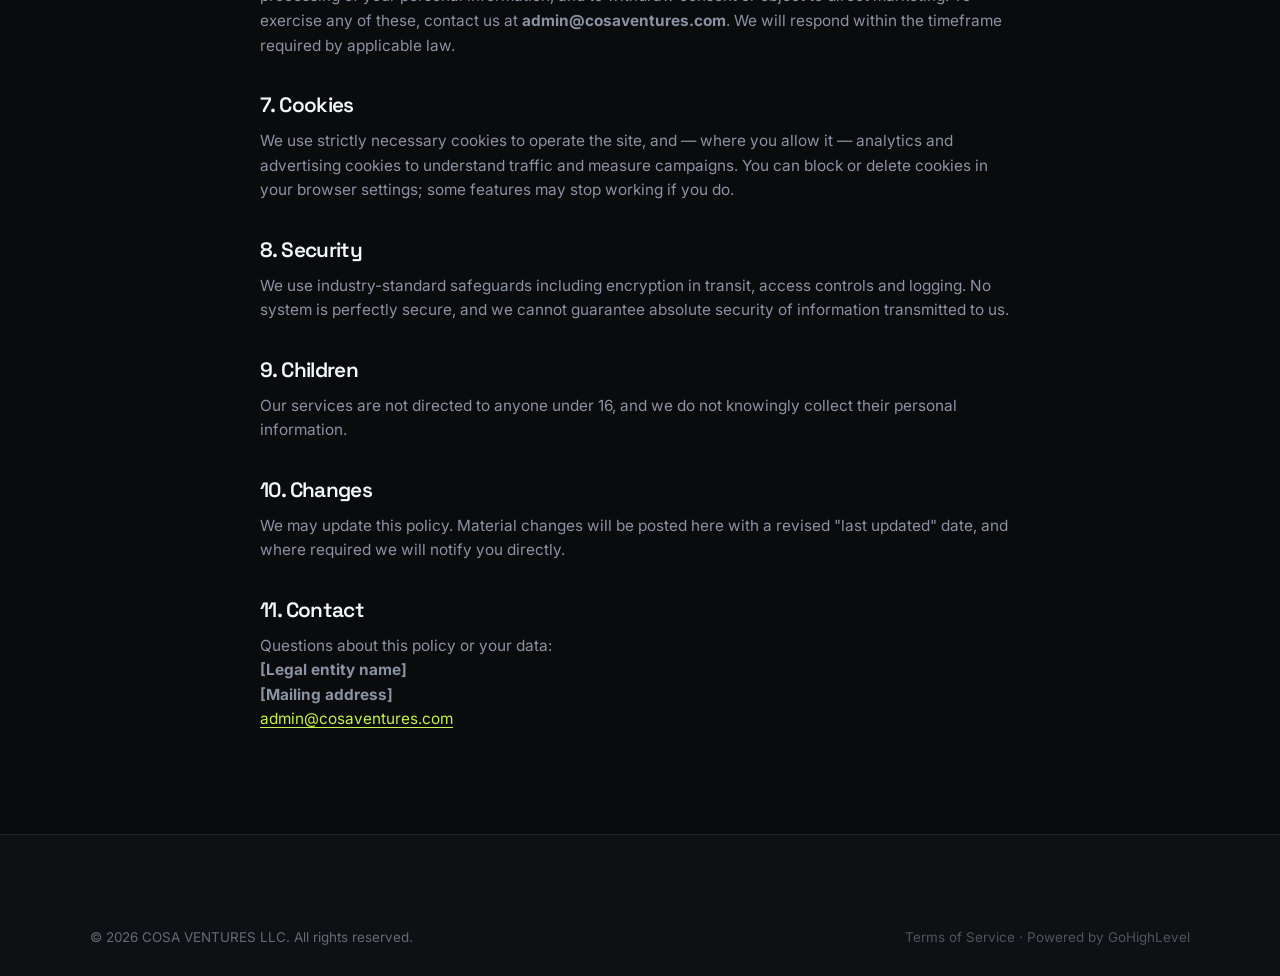
==== commit 9a6e1f19: "Use COSA VENTURES LLC branding and admin@cosaventures.com contact - Footer copyright now reads © 202" ====
--- a/privacy.html
+++ b/privacy.html
@@ -94,7 +94,7 @@
   <p>Depending on where you live, you may have the right to access, correct, delete, port or
      restrict processing of your personal information, and to withdraw consent or object to
      direct marketing. To exercise any of these, contact us at
-     <strong>[privacy@yourdomain.com]</strong>. We will respond within the timeframe required
+     <strong>admin@cosaventures.com</strong>. We will respond within the timeframe required
      by applicable law.</p>
 
   <h2 id="cookies">7. Cookies</h2>
@@ -120,13 +120,13 @@
   <p>Questions about this policy or your data:<br>
      <strong>[Legal entity name]</strong><br>
      <strong>[Mailing address]</strong><br>
-     <a href="mailto:privacy@yourdomain.com">[privacy@yourdomain.com]</a></p>
+     <a href="mailto:admin@cosaventures.com">admin@cosaventures.com</a></p>
 </main>
 
 <footer class="foot">
   <div class="wrap">
     <div class="foot__bot" style="border-top:0">
-      <p>© <span id="year">2026</span> Cosa CRM. All rights reserved.</p>
+      <p>© <span id="year">2026</span> COSA VENTURES LLC. All rights reserved.</p>
       <p class="foot__powered"><a href="terms.html">Terms of Service</a> · Powered by GoHighLevel</p>
     </div>
   </div>
--- a/assets/css/styles.css
+++ b/assets/css/styles.css
@@ -577,3 +577,6 @@
   .nav,.hero__app,.float,.marquee-wrap,.demo__card,.faq__cta{ display:none; }
   body{ background:#fff; color:#000; }
 }
+
+.demo__legal{ margin-top:18px; font-size:.86rem; color:var(--mute-2); }
+.demo__legal strong{ color:var(--mute); font-weight:600; letter-spacing:.02em; }
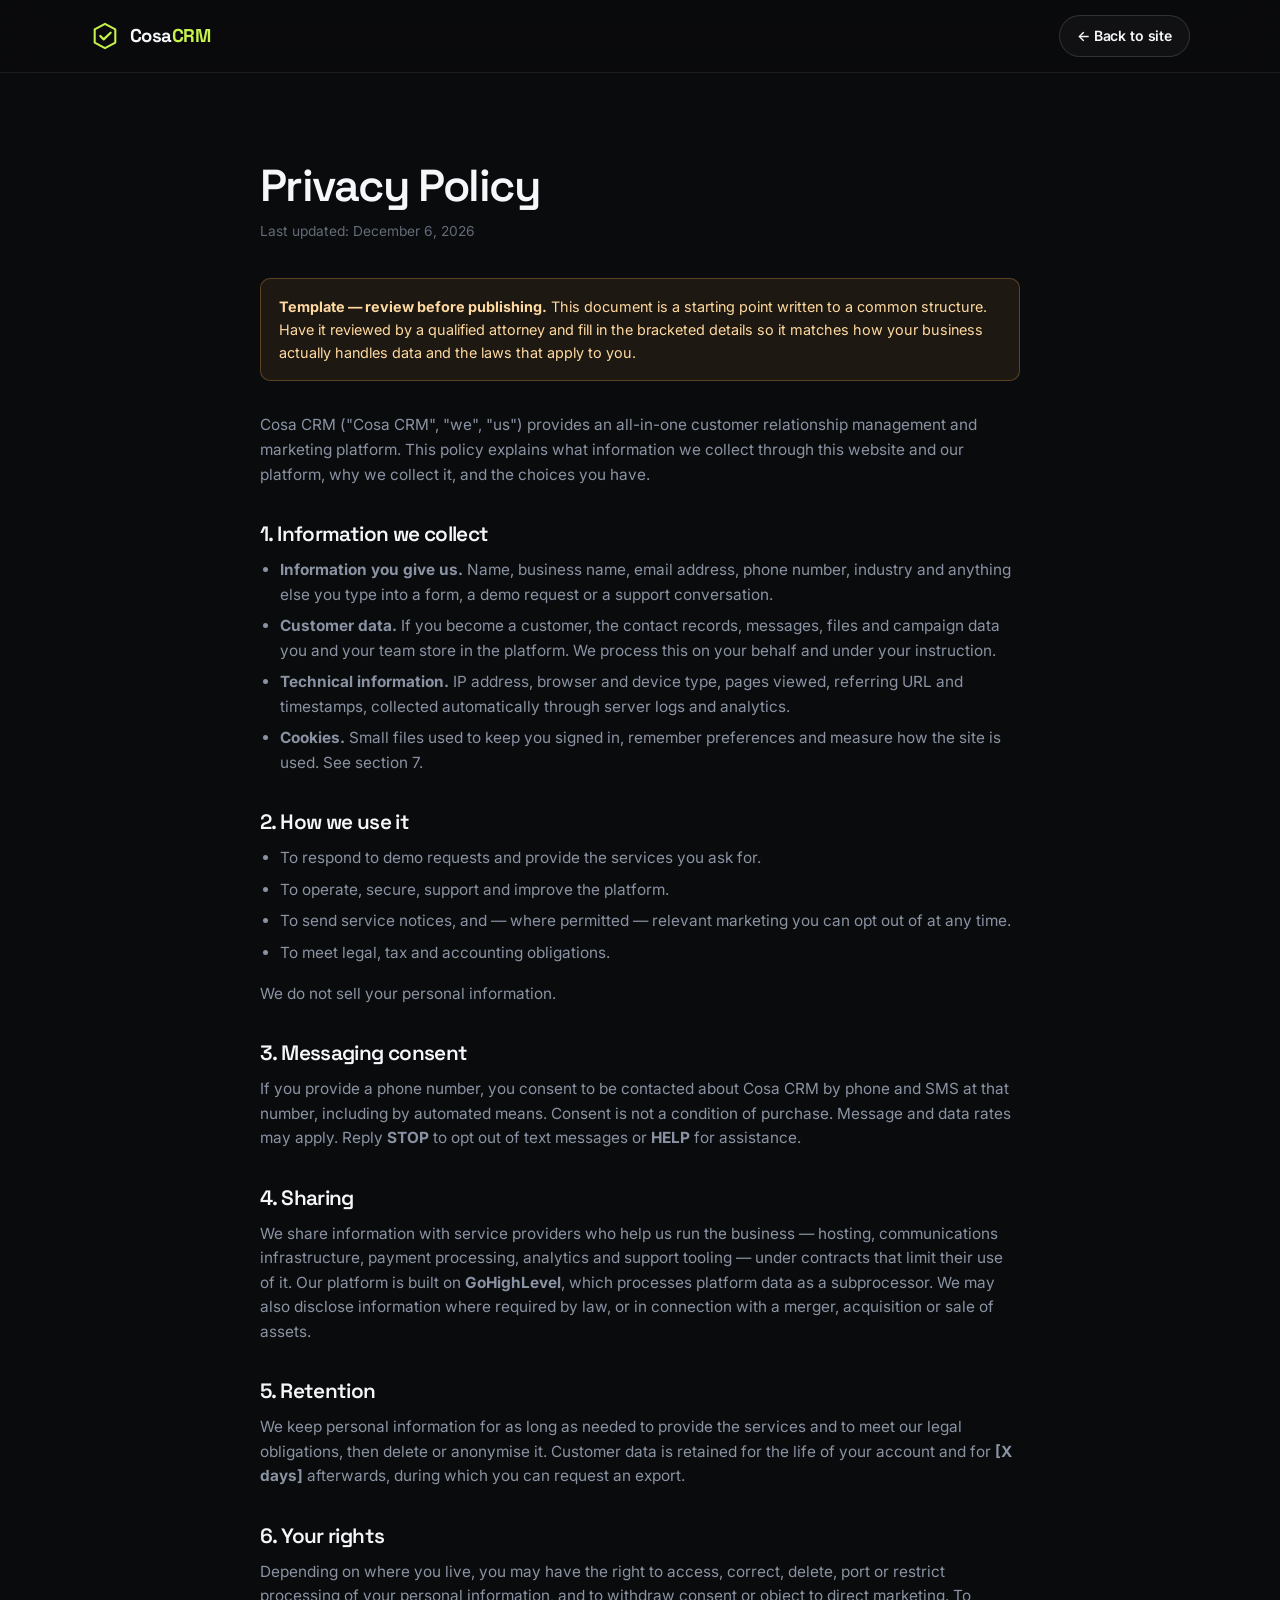
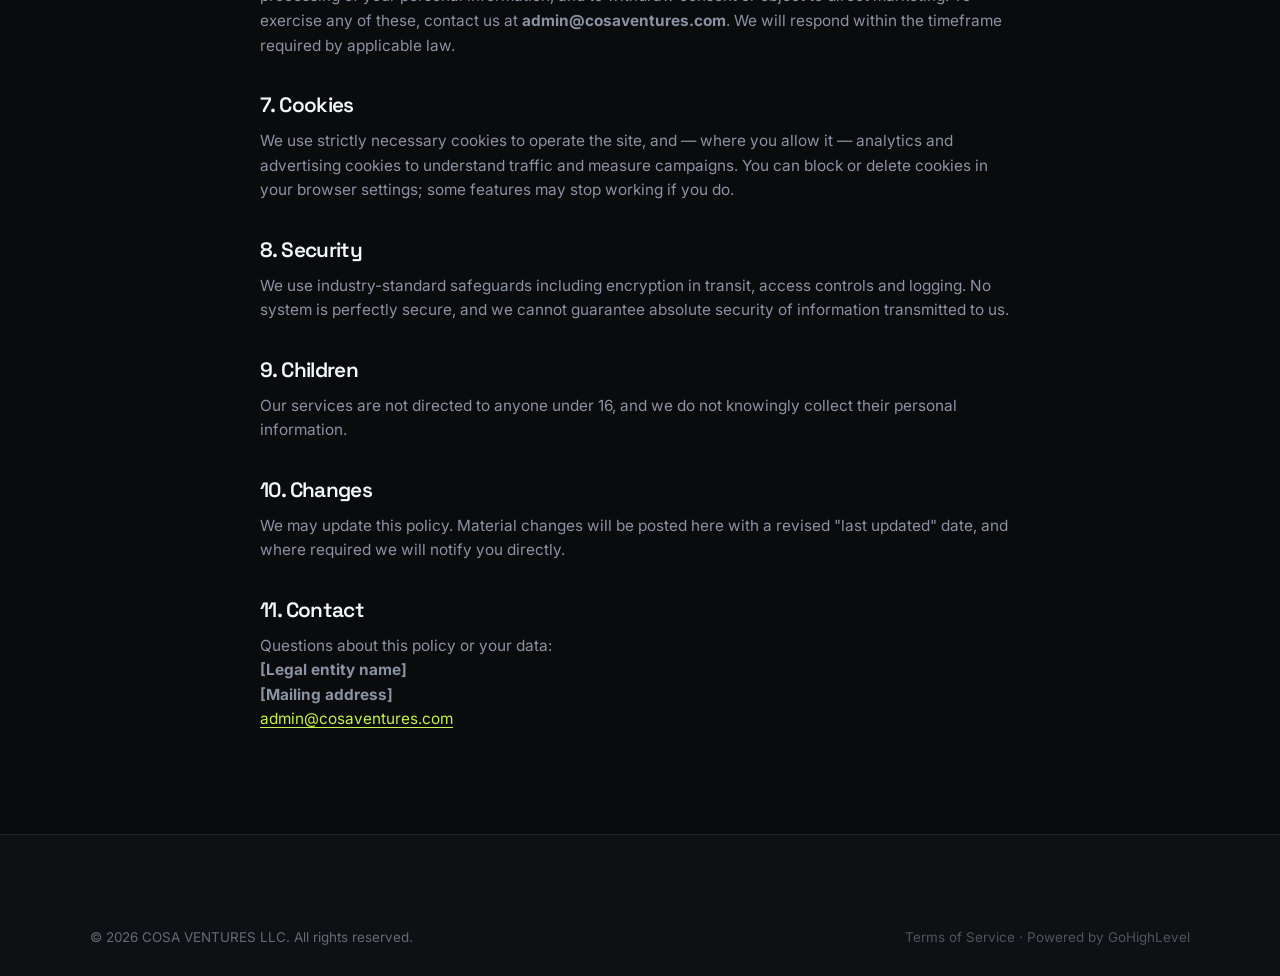
==== commit 7fa11dbe: "Remove Book a Demo buttons Co-Authored-By: Claude Opus 5.5 <noreply@anthropic.com>" ====
--- a/privacy.html
+++ b/privacy.html
@@ -25,7 +25,6 @@
     </a>
     <div class="nav__actions" style="margin-left:auto">
       <a class="btn btn--ghost btn--sm" href="index.html">← Back to site</a>
-      <a class="btn btn--primary btn--sm" href="index.html#demo">Book a Demo</a>
     </div>
   </div>
 </header>
